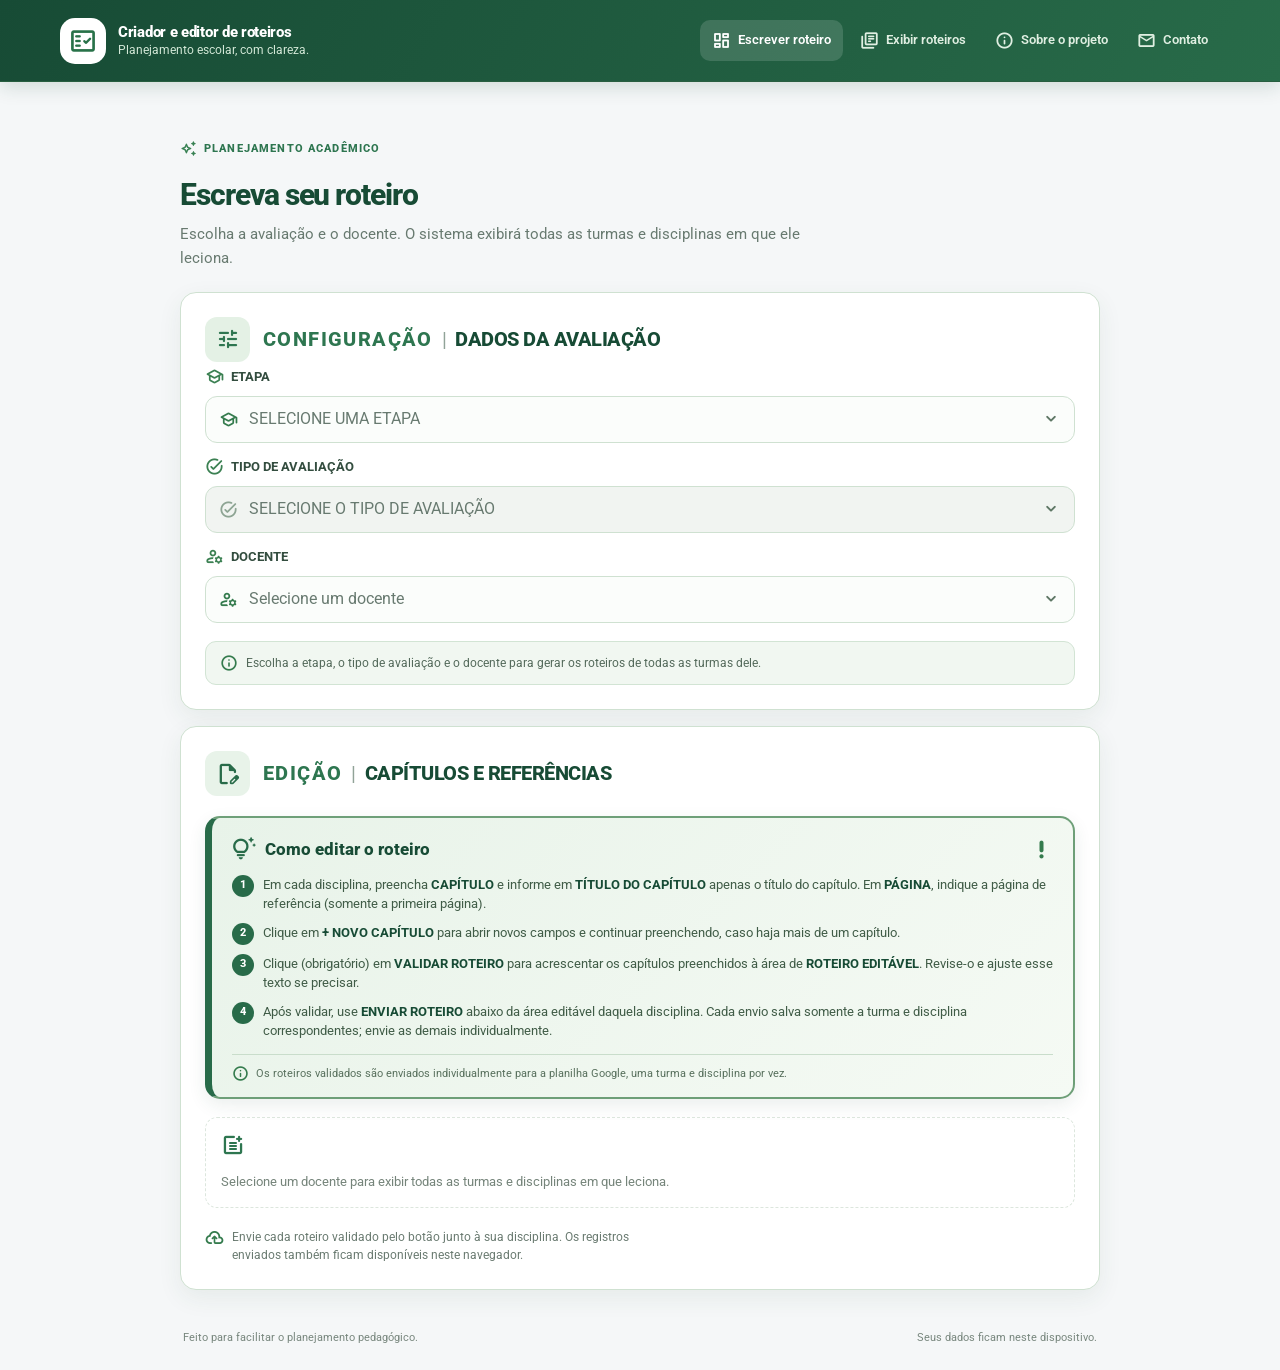
==== index.html @ bce5707d "Atualização de arquivos Atualizando arquivos e funções." ====
<!DOCTYPE html>
<html lang="pt-BR">
<head>
  <meta charset="UTF-8">
  <meta name="viewport" content="width=device-width, initial-scale=1.0">
  <meta name="theme-color" content="#f3f8f2">
  <title>Escrever roteiro | Criador e editor de roteiros</title>
  <link rel="preconnect" href="https://fonts.googleapis.com">
  <link rel="preconnect" href="https://fonts.gstatic.com" crossorigin>
  <link href="https://fonts.googleapis.com/css2?family=Roboto:wght@400;500;600;700;800&family=Material+Symbols+Rounded:opsz,wght,FILL,GRAD@20..48,500,0,0" rel="stylesheet">
  <link rel="stylesheet" href="styles.css">
  <script src="app.js" defer></script>
</head>
<body data-page="inicio">
  <header class="site-header">
    <a class="brand" href="index.html" aria-label="Página inicial do Criador e editor de roteiros">
      <span class="brand-icon material-symbols-rounded" aria-hidden="true">fact_check</span>
      <span class="brand-copy"><strong>Criador e editor de roteiros</strong><small>Planejamento escolar, com clareza.</small></span>
    </a>
    <button class="menu-toggle" type="button" aria-expanded="false" aria-controls="site-nav" aria-label="Abrir menu"><span class="material-symbols-rounded" aria-hidden="true">menu</span></button>
    <nav class="site-nav" id="site-nav" aria-label="Navegação principal">
      <a class="nav-link active" href="index.html"><span class="material-symbols-rounded" aria-hidden="true">dashboard</span> Escrever roteiro</a>
      <a class="nav-link" href="criando-roteiros.html"><span class="material-symbols-rounded" aria-hidden="true">library_books</span> Exibir roteiros</a>
      <a class="nav-link" href="sobre.html"><span class="material-symbols-rounded" aria-hidden="true">info</span> Sobre o projeto</a>
      <a class="nav-link" href="contato.html"><span class="material-symbols-rounded" aria-hidden="true">mail</span> Contato</a>
    </nav>
  </header>

  <main class="page-shell home-shell">
    <div class="home-content">
    <section class="page-intro">
      <div><span class="eyebrow"><span class="material-symbols-rounded" aria-hidden="true">auto_awesome</span> PLANEJAMENTO ACADÊMICO</span><h2>Escreva seu roteiro</h2><p>Escolha a avaliação e o docente. O sistema exibirá todas as turmas e disciplinas em que ele leciona.</p></div>
    </section>

    <form id="roteiro-form" novalidate>
      <section class="panel selection-panel" aria-labelledby="selection-title">
        <div class="section-heading"><span class="section-icon material-symbols-rounded" aria-hidden="true">tune</span><h2 class="section-title-line" id="selection-title"><span class="section-title-prefix">CONFIGURAÇÃO</span><span class="section-title-divider" aria-hidden="true">|</span><span>DADOS DA AVALIAÇÃO</span></h2></div>
        <div class="field-stack">
          <label class="field-label" for="etapa"><span class="material-symbols-rounded" aria-hidden="true">school</span> ETAPA</label>
          <select id="etapa" name="etapa" required><option value="">SELECIONE UMA ETAPA</option><option>ETAPA 1</option><option>ETAPA 2</option><option>ETAPA 3</option><option>ETAPA 4</option><option value="" disabled aria-hidden="true">────────────────────────────────────────────────────────────────────────────────────────────────────</option><option value="RECUPERAÇÃO" data-recovery="true">RECUPERAÇÃO</option></select>

          <label class="field-label" for="tipo"><span class="material-symbols-rounded" aria-hidden="true">task_alt</span> Tipo de avaliação</label>
          <select id="tipo" name="tipo" required disabled><option value="">Selecione primeiro a etapa</option></select>

          <label class="field-label" for="docente"><span class="material-symbols-rounded" aria-hidden="true">manage_accounts</span> Docente</label>
          <select id="docente" name="docente" required><option value="">Selecione um docente</option></select>
        </div>
        <div class="selection-status" id="selection-status" aria-live="polite"><span class="material-symbols-rounded" aria-hidden="true">info</span> Escolha a etapa, o tipo de avaliação e o docente para gerar os roteiros de todas as turmas dele.</div>
      </section>

      <section class="panel editor-panel" aria-labelledby="editor-title">
        <div class="section-heading"><span class="section-icon editor-icon material-symbols-rounded" aria-hidden="true">edit_document</span><h2 class="section-title-line" id="editor-title"><span class="section-title-prefix">EDIÇÃO</span><span class="section-title-divider" aria-hidden="true">|</span><span>CAPÍTULOS E REFERÊNCIAS</span></h2></div>
        <aside class="editing-guide" aria-labelledby="editing-guide-title">
          <div class="editing-guide-heading"><span class="material-symbols-rounded guide-icon" aria-hidden="true">tips_and_updates</span><h3 id="editing-guide-title">Como editar o roteiro</h3><span class="guide-attention material-symbols-rounded" aria-hidden="true">priority_high</span></div>
          <ol class="editing-guide-steps">
            <li><span class="material-symbols-rounded" aria-hidden="true">edit_note</span><span>Em cada disciplina, preencha <strong>CAPÍTULO</strong> e informe em <strong>TÍTULO DO CAPÍTULO</strong> apenas o título do capítulo. Em <strong>PÁGINA</strong>, indique a página de referência (somente a primeira página).</span></li>
            <li><span class="material-symbols-rounded" aria-hidden="true">add_circle</span><span>Clique em <strong>+ NOVO CAPÍTULO</strong> para abrir novos campos e continuar preenchendo, caso haja mais de um capítulo.</span></li>
            <li><span class="material-symbols-rounded" aria-hidden="true">playlist_add</span><span>Clique (obrigatório) em <strong>VALIDAR ROTEIRO</strong> para acrescentar os capítulos preenchidos à área de <strong>ROTEIRO EDITÁVEL</strong>. Revise-o e ajuste esse texto se precisar.</span></li>
            <li><span class="material-symbols-rounded" aria-hidden="true">task_alt</span><span>Após validar, use <strong>ENVIAR ROTEIRO</strong> abaixo da área editável daquela disciplina. Cada envio salva somente a turma e disciplina correspondentes; envie as demais individualmente.</span></li>
          </ol>
          <p class="guide-note"><span class="material-symbols-rounded" aria-hidden="true">info</span> Os roteiros validados são enviados individualmente para a planilha Google, uma turma e disciplina por vez.</p>
        </aside>
        <div id="chapter-editors" class="chapter-editors empty-state"><span class="material-symbols-rounded" aria-hidden="true">post_add</span><span>Selecione um docente para exibir todas as turmas e disciplinas em que leciona.</span></div>
        <div class="form-footer">
          <div class="privacy-note"><span class="material-symbols-rounded" aria-hidden="true">cloud_upload</span><span>Envie cada roteiro validado pelo botão junto à sua disciplina. Os registros enviados também ficam disponíveis neste navegador.</span></div>
        </div>
        <p class="error-text hidden" id="form-error" role="alert"></p>
        <div class="output-wrap hidden" id="output-wrap">
          <div class="output-heading"><div><span class="step-label">PRÉ-VISUALIZAÇÃO EDITÁVEL</span><h3>Roteiro em formato de dados</h3></div><span class="material-symbols-rounded" aria-hidden="true">data_object</span></div>
          <p class="field-hint">Você pode editar o JSON abaixo, inclusive os roteiros personalizados por disciplina. Use “Aplicar edição” para validar e atualizar o roteiro.</p>
          <label class="sr-only" for="roteiro-output">Dados organizados do roteiro</label>
          <textarea id="roteiro-output" class="json-editor" spellcheck="false" aria-describedby="json-hint"></textarea>
          <div class="output-actions"><span id="json-hint" class="field-hint" aria-live="polite">Formato JSON estruturado, pronto para integração futura.</span><button class="button button-secondary" id="apply-edit-button" type="button"><span class="material-symbols-rounded" aria-hidden="true">published_with_changes</span> Aplicar edição</button></div>
        </div>
      </section>
    </form>
    </div>
    <footer class="site-footer"><span>Feito para facilitar o planejamento pedagógico.</span><span>Seus dados ficam neste dispositivo.</span></footer>
  </main>
</body>
</html>
---- styles.css ----
/* ========================================================================== */
/* ESTILOS GERAIS E IDENTIDADE VISUAL                                         */
/* Este arquivo reúne a apresentação de todas as páginas do projeto.          */
/* ========================================================================== */

/* 1. Variáveis globais: cores, medidas e sombras compartilhadas. */
:root {
  color-scheme: light;
  --ink: #193329;
  --muted: #687a70;
  --green-900: #174b35;
  --green-800: #216342;
  --green-700: #2e7650;
  --green-100: #e6f2e7;
  --green-050: #f3f8f2;
  --orange-100: #fff0df;
  --orange-700: #a85e1e;
  --red-700: #b93838;
  --red-050: #fff0ee;
  --line: #e1eae2;
  --white: #ffffff;
  --shadow: 0 12px 32px rgba(35, 75, 52, 0.075);
  --radius-large: 22px;
  --radius-medium: 14px;
  --radius-small: 10px;
}

/* 2. Reset leve: mantém dimensões previsíveis em todos os navegadores. */
* { box-sizing: border-box; }
html { min-width: 320px; scroll-behavior: smooth; }
body {
  margin: 0;
  background: var(--green-050);
  color: var(--ink);
  font-family: "Roboto", Arial, sans-serif;
  font-size: 16px;
  line-height: 1.55;
  -webkit-font-smoothing: antialiased;
}
button, input, select, textarea { font: inherit; }
button, a, select { -webkit-tap-highlight-color: transparent; }
a { color: inherit; }
.material-symbols-rounded { font-variation-settings: "FILL" 0, "wght" 400, "GRAD" 0, "opsz" 24; vertical-align: middle; }
.hidden { display: none !important; }
.sr-only { position: absolute; width: 1px; height: 1px; padding: 0; margin: -1px; overflow: hidden; clip: rect(0, 0, 0, 0); white-space: nowrap; border: 0; }

/* 3. Cabeçalho global: marca à esquerda e navegação acessível à direita. */
.site-header {
  position: sticky;
  z-index: 20;
  top: 0;
  display: flex;
  align-items: center;
  justify-content: space-between;
  gap: 24px;
  min-height: 82px;
  padding: 12px max(24px, calc((100vw - 1160px) / 2));
  background: rgba(255, 255, 255, 0.96);
  border-bottom: 1px solid var(--line);
  backdrop-filter: blur(12px);
}
.brand { display: inline-flex; align-items: center; gap: 12px; min-width: 0; text-decoration: none; }
.brand-icon { display: grid; place-items: center; width: 46px; height: 46px; flex: 0 0 auto; border-radius: 15px; background: var(--green-800); color: var(--white); font-size: 28px; }
.brand-copy { display: grid; gap: 1px; line-height: 1.25; }
.brand-copy strong { color: var(--green-900); font-size: 15px; font-weight: 800; letter-spacing: -0.02em; }
.brand-copy small { color: var(--muted); font-size: 12px; }
.site-nav { display: flex; align-items: center; gap: 5px; }
.nav-link { display: inline-flex; align-items: center; gap: 7px; padding: 10px 12px; border-radius: 10px; color: #52675b; font-size: 13px; font-weight: 600; text-decoration: none; transition: color 160ms ease, background 160ms ease; }
.nav-link .material-symbols-rounded { font-size: 19px; }
.nav-link:hover, .nav-link.active { background: var(--green-100); color: var(--green-900); }
.menu-toggle { display: none; border: 0; background: transparent; color: var(--green-900); cursor: pointer; }

/* 4. Estrutura principal, título da página e texto de introdução. */
.page-shell { width: min(100% - 40px, 940px); margin: 0 auto; padding: 38px 0 26px; }
.page-intro { display: flex; align-items: end; justify-content: space-between; gap: 24px; margin-bottom: 25px; }
.eyebrow, .step-label { display: inline-flex; align-items: center; gap: 7px; color: var(--green-700); font-size: 11px; font-weight: 800; letter-spacing: 0.105em; }
.eyebrow .material-symbols-rounded { font-size: 17px; }
.page-intro h1 { margin: 7px 0 5px; color: var(--green-900); font-size: clamp(30px, 5vw, 42px); font-weight: 800; letter-spacing: -0.045em; line-height: 1.08; }
.page-intro p { max-width: 650px; margin: 0; color: var(--muted); font-size: 15px; }
.text-link { display: inline-flex; flex: 0 0 auto; align-items: center; gap: 6px; padding: 10px 0; color: var(--green-800); font-size: 13px; font-weight: 700; text-decoration: none; }
.text-link:hover { color: var(--green-900); text-decoration: underline; }

/* 5. Painéis: blocos brancos com hierarquia, borda e sombra discreta. */
.panel { margin-bottom: 18px; padding: 24px; border: 1px solid #e5ece5; border-radius: var(--radius-large); background: var(--white); box-shadow: var(--shadow); }
.section-heading { display: flex; align-items: center; gap: 13px; }
.section-icon { display: grid; place-items: center; width: 45px; height: 45px; flex: 0 0 auto; border-radius: 14px; background: var(--green-100); color: var(--green-800); font-size: 24px; }
.subject-icon { background: var(--orange-100); color: var(--orange-700); }
.editor-icon { background: #eaf0ed; color: var(--green-900); }
.section-heading h2 { margin: 1px 0 0; color: var(--green-900); font-size: 20px; font-weight: 800; letter-spacing: -0.025em; line-height: 1.25; }
.section-description { margin: 13px 0 18px; color: var(--muted); font-size: 13px; }

/* 6. Campos de seleção: rótulos com ícones e estados desabilitados. */
.field-stack { display: grid; gap: 9px; }
.field-label { display: flex; align-items: center; gap: 7px; margin-top: 5px; color: #334d3f; font-size: 13px; font-weight: 700; }
.field-label .material-symbols-rounded { color: var(--green-700); font-size: 19px; }
select, input:not([type="checkbox"]), .contact-form textarea {
  width: 100%; min-height: 48px; padding: 11px 13px; border: 1px solid #dce6dd; border-radius: var(--radius-small); outline: none; background: #fbfdfb; color: var(--ink); transition: border-color 160ms ease, box-shadow 160ms ease, background 160ms ease;
}
select:focus, input:focus, textarea:focus { border-color: var(--green-700); background: var(--white); box-shadow: 0 0 0 3px rgba(46, 118, 80, 0.12); }
select:disabled { cursor: not-allowed; background: #f1f4f1; color: #87948c; }
.field-hint { margin: 0; color: var(--muted); font-size: 12px; }
.field-stack .field-hint { margin-top: -6px; }
.selection-status { display: flex; align-items: flex-start; gap: 8px; margin-top: 18px; padding: 12px 14px; border: 1px solid #e2ece3; border-radius: 11px; background: #f6faf6; color: #53695a; font-size: 12px; }
.selection-status .material-symbols-rounded { flex: 0 0 auto; color: var(--green-700); font-size: 18px; }

/* 7. Disciplinas: cartões selecionáveis que também funcionam com teclado. */
.discipline-list { display: grid; grid-template-columns: repeat(2, minmax(0, 1fr)); gap: 10px; }
.discipline-option { position: relative; }
.discipline-option input { position: absolute; width: 1px; height: 1px; opacity: 0; }
.discipline-option label { display: flex; align-items: center; gap: 10px; min-height: 51px; padding: 10px 13px; border: 1px solid var(--line); border-radius: 12px; background: #fffdfa; color: #495b50; cursor: pointer; font-size: 13px; font-weight: 700; transition: border-color 150ms ease, background 150ms ease, transform 150ms ease; }
.discipline-option label:hover { border-color: #e7bd8f; transform: translateY(-1px); }
.discipline-option label .material-symbols-rounded { color: var(--orange-700); font-size: 20px; }
.discipline-option input:checked + label { border-color: #d8944f; background: var(--orange-100); color: #75451d; }
.discipline-option input:checked + label .material-symbols-rounded { font-variation-settings: "FILL" 1, "wght" 500, "GRAD" 0, "opsz" 24; }
.discipline-option input:focus-visible + label { outline: 3px solid rgba(46, 118, 80, 0.3); outline-offset: 2px; }
.empty-state { display: flex; align-items: center; gap: 9px; padding: 15px; border: 1px dashed #dce6dd; border-radius: 12px; color: #75847a; font-size: 13px; }
.empty-state > .material-symbols-rounded { color: var(--green-700); }

/* 8. Editor de capítulos: separação visual por segmento, turma e docente. */
.chapter-editors { display: grid; gap: 15px; }
.teacher-editor { overflow: hidden; border: 1px solid #e1eae2; border-radius: 15px; background: #fff; }
.teacher-editor-header { display: flex; flex-wrap: wrap; align-items: center; gap: 9px; padding: 14px 16px; border-bottom: 1px solid var(--line); background: #f8fbf8; }
.segment-label { color: #62746a; font-size: 11px; font-weight: 800; letter-spacing: 0.07em; }
.segment-divider { color: #9aaba0; font-size: 14px; }
.class-badge { display: inline-flex; padding: 5px 10px; border-radius: 6px; background: var(--green-800); color: #fff; font-size: 12px; font-weight: 800; letter-spacing: 0.04em; }
.teacher-name { flex-basis: 100%; margin-top: 2px; color: var(--green-900); font-size: 14px; font-weight: 800; letter-spacing: 0.045em; }
.subject-editor { padding: 16px; border-bottom: 1px solid #edf1ed; }
.subject-editor:last-child { border-bottom: 0; }
.subject-editor-title { display: flex; align-items: center; gap: 8px; margin: 0 0 12px; color: var(--orange-700); font-size: 13px; font-weight: 800; }
.subject-editor-title .material-symbols-rounded { font-size: 19px; }
.chapter-row { display: grid; grid-template-columns: 105px minmax(0, 1fr) 105px; align-items: start; gap: 10px; padding: 12px; border: 1px solid #e9eee9; border-radius: 12px; background: #fbfdfb; }
.chapter-row + .chapter-row { margin-top: 9px; }
.chapter-field { display: grid; gap: 5px; }
.chapter-field label { color: #62746a; font-size: 11px; font-weight: 700; }
.chapter-field input, .chapter-field textarea { min-height: 42px; padding: 9px 10px; border: 1px solid #dce6dd; border-radius: 8px; background: #fff; color: var(--ink); outline: none; }
.chapter-field input[aria-invalid="true"], .chapter-field textarea[aria-invalid="true"] { border-color: var(--red-700); background: var(--red-050); box-shadow: 0 0 0 2px rgba(185, 56, 56, 0.08); }
.chapter-field textarea { min-height: 68px; resize: vertical; }
.chapter-tools { display: flex; justify-content: space-between; align-items: center; gap: 12px; margin-top: 10px; }
.inline-button { display: inline-flex; }
.button-small { padding: 7px 10px; border: 1px solid #e2eae2; border-radius: 8px; background: white; color: var(--green-800); cursor: pointer; font-size: 12px; font-weight: 700; }
.button-small:hover { background: var(--green-100); }
.remove-chapter { border-color: #f1d6d2; color: var(--red-700); }
.remove-chapter:hover { background: var(--red-050); }

/* 9. Botões, erros e área de pré-visualização JSON. */
.form-footer { display: flex; align-items: end; justify-content: space-between; gap: 18px; margin-top: 20px; }
.privacy-note { display: flex; align-items: flex-start; gap: 8px; max-width: 470px; color: #697a70; font-size: 12px; }
.privacy-note .material-symbols-rounded { flex: 0 0 auto; color: var(--green-700); font-size: 19px; }
.button { display: inline-flex; align-items: center; justify-content: center; gap: 8px; min-height: 45px; padding: 10px 15px; border: 1px solid transparent; border-radius: 10px; cursor: pointer; font-size: 13px; font-weight: 800; text-decoration: none; transition: transform 150ms ease, background 150ms ease, box-shadow 150ms ease; }
.button:hover { transform: translateY(-1px); }
.button .material-symbols-rounded { font-size: 19px; }
.button-primary { background: var(--green-800); color: white; box-shadow: 0 5px 13px rgba(33, 99, 66, 0.15); }
.button-primary:hover { background: var(--green-900); }
.button-secondary { border-color: #d9e6dc; background: #f7faf7; color: var(--green-800); }
.button-secondary:hover { background: var(--green-100); }
.error-text { margin: 12px 0 0; padding: 10px 12px; border: 1px solid #f0c9c5; border-radius: 9px; background: var(--red-050); color: var(--red-700); font-size: 12px; font-weight: 600; }
.success-text { color: var(--green-800); font-size: 13px; font-weight: 700; }
.output-wrap { margin-top: 22px; padding: 18px; border: 1px solid #dfe9df; border-radius: 14px; background: #f8fbf8; }
.output-heading { display: flex; align-items: center; justify-content: space-between; margin-bottom: 5px; }
.output-heading h3 { margin: 3px 0; color: var(--green-900); font-size: 16px; }
.output-heading > .material-symbols-rounded { color: var(--green-700); font-size: 25px; }
.json-editor, .saved-json { display: block; width: 100%; min-height: 250px; margin-top: 10px; padding: 14px; border: 1px solid #dce6dd; border-radius: 10px; background: #17251e; color: #e6f3e9; font-family: "Roboto Mono", Consolas, monospace; font-size: 12px; line-height: 1.55; tab-size: 2; resize: vertical; }
.output-actions { display: flex; align-items: center; justify-content: space-between; gap: 12px; margin-top: 10px; }

/* 10. Componentes das páginas informativas, armazenamento e contato. */
.storage-callout { display: flex; align-items: flex-start; gap: 10px; margin: 15px 0; padding: 13px 14px; border: 1px solid #f2dfc8; border-radius: 11px; background: #fff9f0; color: #705634; font-size: 12px; }
.storage-callout > .material-symbols-rounded { flex: 0 0 auto; color: var(--orange-700); font-size: 19px; }
.storage-callout p { margin: 0; }
.saved-list { display: grid; gap: 12px; }
.saved-card { padding: 16px; border: 1px solid var(--line); border-radius: 13px; background: #fcfefc; }
.saved-card-top { display: flex; flex-wrap: wrap; align-items: center; gap: 8px; margin-bottom: 8px; }
.saved-card h3 { margin: 0; color: var(--green-900); font-size: 15px; }
.saved-card p { margin: 5px 0; color: #5c6e63; font-size: 12px; }
.saved-card .class-badge { font-size: 10px; }
.saved-card-actions { display: flex; justify-content: flex-end; margin-top: 10px; }
.saved-json { min-height: 140px; white-space: pre-wrap; overflow-wrap: anywhere; }
.about-panel > p { color: #596b60; font-size: 14px; }
.feature-grid { display: grid; grid-template-columns: repeat(3, minmax(0, 1fr)); gap: 12px; margin: 21px 0; }
.feature-card { padding: 16px; border: 1px solid var(--line); border-radius: 13px; background: #fbfdfb; }
.feature-card > .material-symbols-rounded { color: var(--green-700); font-size: 23px; }
.feature-card h3 { margin: 7px 0 4px; color: var(--green-900); font-size: 14px; }
.feature-card p { margin: 0; color: var(--muted); font-size: 12px; }
.contact-form { display: grid; gap: 10px; }
.contact-form .field-label { margin-top: 5px; }
.contact-form textarea { min-height: 130px; resize: vertical; }
.contact-form .button { justify-self: start; margin-top: 5px; }

/* 11. Rodapé consistente em todas as páginas. */
.site-footer { display: flex; justify-content: space-between; gap: 12px; padding: 15px 3px 0; color: #78877e; font-size: 11px; }

/* 12. Ajustes para tablets: cabeçalho mais compacto e cartões adaptáveis. */
@media (max-width: 760px) {
  .site-header { min-height: 72px; padding: 10px 20px; }
  .menu-toggle { display: grid; place-items: center; width: 42px; height: 42px; flex: 0 0 auto; border-radius: 10px; }
  .menu-toggle:hover { background: var(--green-100); }
  .menu-toggle .material-symbols-rounded { font-size: 25px; }
  .site-header { flex-wrap: wrap; }
  .site-nav { display: none; order: 3; width: 100%; padding: 5px 0 8px; }
  .site-nav.open { display: grid; grid-template-columns: repeat(2, minmax(0, 1fr)); }
  .nav-link { padding: 11px; }
  .page-shell { width: min(100% - 32px, 650px); padding-top: 29px; }
  .page-intro { align-items: flex-start; flex-direction: column; gap: 8px; }
  .panel { padding: 20px; }
  .feature-grid { grid-template-columns: 1fr; }
}

/* 13. Ajustes para celulares: uma coluna, botões confortáveis e sem transbordo. */
@media (max-width: 520px) {
  body { font-size: 15px; }
  .brand-icon { width: 41px; height: 41px; border-radius: 13px; font-size: 25px; }
  .brand-copy strong { max-width: 225px; font-size: 13px; }
  .brand-copy small { font-size: 11px; }
  .site-header { gap: 8px; padding-inline: 14px; }
  .site-nav.open { grid-template-columns: 1fr; }
  .page-shell { width: min(100% - 24px, 480px); padding-top: 23px; }
  .page-intro h1 { font-size: 32px; }
  .page-intro p { font-size: 13px; }
  .panel { padding: 17px; border-radius: 17px; }
  .section-heading h2 { font-size: 18px; }
  .section-icon { width: 41px; height: 41px; }
  .discipline-list { grid-template-columns: 1fr; }
  .chapter-row { grid-template-columns: minmax(0, 1fr) minmax(0, 1fr); }
  .chapter-field-content { grid-column: 1 / -1; grid-row: 1; }
  .form-footer { align-items: stretch; flex-direction: column; }
  .form-footer .button { width: 100%; }
  .output-actions { align-items: stretch; flex-direction: column; }
  .output-actions .button { width: 100%; }
  .site-footer { align-items: flex-start; flex-direction: column; gap: 4px; }
  .teacher-editor-header { gap: 7px; padding: 12px; }
}


/* 14. Padronização em maiúsculas dos campos de avaliação, capítulos e referências. */
.selection-panel .section-heading h2,
.selection-panel .field-label,
.selection-panel select,
.editor-panel .section-heading h2,
.editor-panel .field-label,
.subject-editor-title,
.chapter-field label {
  text-transform: uppercase;
}

/* Os divisores destacam a separação entre etapas regulares e recuperação. */
select option:disabled[aria-hidden="true"] {
  color: #9aa79d;
  text-align: center;
}

/* 15. Roteiro por docente: texto de cada disciplina editável logo após os capítulos. */
.discipline-script { display: block; width: 100%; min-height: 100px; margin-top: 7px; padding: 11px 12px; border: 1px solid #dce6dd; border-radius: 9px; outline: none; background: #fbfdfb; color: var(--ink); font: 13px/1.6 "Roboto", Arial, sans-serif; resize: vertical; white-space: pre-wrap; }
.discipline-script:focus { border-color: var(--green-700); background: var(--white); box-shadow: 0 0 0 3px rgba(46, 118, 80, 0.12); }
.custom-script-label { margin: 16px 0 2px; }
.script-action-row { display: flex; align-items: center; justify-content: space-between; gap: 12px; margin-top: 9px; }
.chapter-field-content input { min-height: 42px; }
@media (max-width: 520px) {
  .script-action-row { align-items: stretch; flex-direction: column; }
  .script-action-row .button-small { width: 100%; min-height: 42px; }
  .chapter-tools { align-items: stretch; flex-direction: column; }
  .chapter-tools .button-small { width: 100%; min-height: 42px; }
}

/* Títulos das seções: prefixo, separador e nome ficam alinhados ao ícone. */
.section-heading .section-title-line {
  display: flex;
  align-items: baseline;
  flex-wrap: wrap;
  gap: 0 9px;
  margin: 0;
  line-height: 1.35;
}

.section-title-prefix {
  color: var(--green-700);
  font-size: 1em;
  font-weight: 800;
  letter-spacing: 0.07em;
}

.section-title-divider {
  color: #91a398;
  font-weight: 400;
}

@media (max-width: 520px) {
  .section-heading { align-items: center; gap: 10px; }
  .section-heading .section-title-line { column-gap: 6px; font-size: 16px; }
  .section-title-prefix { font-size: 1em; }
}

/* 16. Nova identidade da página inicial inspirada na referência enviada. */
.icon-select { position: relative; z-index: 1; width: 100%; }
.icon-select.open { z-index: 40; }
.icon-select-trigger { position: relative; z-index: 1; }
.icon-select-source { position: absolute !important; width: 1px !important; height: 1px !important; min-height: 1px !important; padding: 0 !important; overflow: hidden !important; clip: rect(0, 0, 0, 0) !important; white-space: nowrap !important; border: 0 !important; opacity: 0 !important; pointer-events: none !important; }
.icon-select-trigger { display: flex; width: 100%; min-height: 46px; align-items: center; gap: 11px; padding: 10px 13px; border: 1px solid #dce6dd; border-radius: 12px; background: #fbfdfb; color: var(--ink); text-align: left; cursor: pointer; transition: border-color 150ms ease, box-shadow 150ms ease, background 150ms ease; }
.icon-select-trigger:hover, .icon-select.open .icon-select-trigger, .icon-select-trigger:focus-visible { border-color: var(--portal-orange); outline: none; box-shadow: 0 0 0 3px rgba(255, 138, 84, 0.12); }
.icon-select-trigger > .material-symbols-rounded:first-child { color: var(--portal-orange); font-size: 19px; }
.icon-select-value { min-width: 0; flex: 1; overflow: hidden; text-overflow: ellipsis; white-space: nowrap; }
.icon-select-value.placeholder { color: #687c8d; }
.icon-select-chevron { color: #65798a; font-size: 20px; transition: transform 150ms ease; }
.icon-select.open .icon-select-chevron { transform: rotate(180deg); }
.icon-select-trigger:disabled { cursor: not-allowed; background: #f1f4f1; color: #87948c; }
.icon-select-trigger:disabled > .material-symbols-rounded:first-child { color: #98a59c; }
.icon-select-menu { position: absolute; z-index: 30; top: calc(100% + 5px); right: 0; left: 0; max-height: min(310px, 55vh); overflow-y: auto; padding: 6px; border: 1px solid #e3e8ec; border-radius: 14px; background: #fff; box-shadow: 0 12px 28px rgba(32, 48, 61, 0.16); }
.icon-select-menu[hidden] { display: none; }
.icon-select-option { display: flex; width: 100%; min-height: 43px; align-items: center; gap: 11px; padding: 9px 10px; border: 0; border-radius: 9px; background: transparent; color: #203448; text-align: left; cursor: pointer; font-size: 14px; }
.icon-select-option > .material-symbols-rounded { color: var(--portal-orange); font-size: 18px; }
.icon-select-option:hover, .icon-select-option:focus-visible { outline: none; background: #fff1e8; color: #bd5725; }
.icon-select-option[aria-selected="true"] { background: #fff1e8; color: #bd5725; }
.icon-select-option:disabled { cursor: not-allowed; opacity: 0.48; }
.icon-select-separator { height: 1px; margin: 6px 4px; background: #e1e7ec; }
.icon-select-menu:has(.icon-select-option:nth-of-type(n+8)) { max-height: 360px; }

/* 16b. Nova identidade da página inicial inspirada na referência enviada. */
:root {
  --portal-navy: #294057;
  --portal-navy-light: #38546c;
  --portal-orange: #ff8a54;
  --portal-gray: #f2f4f6;
  --portal-gray-text: #66798d;
}

body:has(.home-shell) {
  background: #ffffff;
}

/* O cabeçalho e o conteúdo permanecem dentro da coluna única da aplicação. */
.home-shell {
  width: min(100% - 40px, 940px);
  max-width: 940px;
  margin: 0 auto;
  padding: 4px 0 28px;
  border-radius: 0;
  background: transparent;
}

.home-hero {
  position: relative;
  display: flex;
  min-height: 270px;
  align-items: center;
  justify-content: space-between;
  gap: 36px;
  overflow: hidden;
  padding: 36px clamp(24px, 5vw, 48px);
  border-radius: 0 0 20px 20px;
  background: linear-gradient(112deg, var(--portal-navy) 0%, var(--portal-navy-light) 100%);
  color: #fff;
}

.home-hero-content {
  position: relative;
  z-index: 1;
  max-width: 630px;
}

.home-eyebrow {
  color: #ff9a68;
  font-size: 11px;
  font-weight: 800;
  letter-spacing: 0.13em;
}

.home-hero h1 {
  margin: 10px 0 9px;
  color: #fff;
  font-size: clamp(30px, 4vw, 34px);
  font-weight: 800;
  letter-spacing: -0.025em;
  line-height: 1.15;
}

.home-hero p {
  max-width: 620px;
  margin: 0;
  color: #f1f4f7;
  font-size: 15px;
  line-height: 1.65;
}

.hero-actions {
  display: flex;
  flex-wrap: wrap;
  gap: 10px;
  margin-top: 24px;
}

.hero-chip {
  display: inline-flex;
  min-height: 36px;
  align-items: center;
  gap: 7px;
  padding: 7px 12px;
  border: 1px solid rgba(255, 255, 255, 0.18);
  border-radius: 20px;
  color: #fff;
  font-size: 12px;
  text-decoration: none;
  transition: background 150ms ease, border-color 150ms ease;
}

.hero-chip:hover {
  border-color: rgba(255, 255, 255, 0.42);
  background: rgba(255, 255, 255, 0.08);
}

.hero-chip .material-symbols-rounded {
  color: var(--portal-orange);
  font-size: 17px;
}

.hero-illustration {
  position: relative;
  display: grid;
  width: 198px;
  height: 198px;
  flex: 0 0 auto;
  place-items: center;
  border: 1px solid rgba(210, 224, 235, 0.13);
  border-radius: 50%;
  color: #71879b;
}

.hero-document-icon {
  font-size: 118px;
  font-variation-settings: "FILL" 0, "wght" 500, "GRAD" 0, "opsz" 48;
}

.hero-check-icon {
  position: absolute;
  right: 47px;
  bottom: 69px;
  border-radius: 50%;
  background: var(--portal-navy);
  color: var(--portal-orange);
  font-size: 36px;
  font-variation-settings: "FILL" 0, "wght" 500, "GRAD" 0, "opsz" 32;
}

/* A área verde clara envolve o formulário sem ultrapassar a coluna da aplicação. */
.home-content {
  width: 100%;
  margin: 0 auto;
  padding: 32px clamp(20px, 3.5vw, 32px) 24px;
  border-radius: 0 0 18px 18px;
  background: #f3f4f5;
}

.home-content .page-intro {
  margin-bottom: 18px;
}

.home-content .page-intro h2 {
  margin: 7px 0 5px;
  color: var(--portal-navy);
  font-size: clamp(23px, 3vw, 29px);
  font-weight: 800;
  letter-spacing: -0.035em;
}

.home-content .eyebrow,
.home-content .text-link {
  color: #d96e3b;
}

.home-content .panel {
  border-color: #e0e5eb;
  box-shadow: 0 9px 25px rgba(35, 53, 71, 0.055);
}

.home-content .section-icon {
  background: #e1f2e5;
  color: #23804c;
}

.home-content .field-label .material-symbols-rounded,
.home-content .discipline-option label .material-symbols-rounded {
  color: #f07842;
}

.home-content .selection-status {
  border-color: #e3e8ed;
  background: #f5f7f9;
}

.home-content .site-footer {
  padding-bottom: 0;
}

@media (max-width: 760px) {
  .home-hero {
    min-height: 245px;
    padding: 34px 28px;
  }

  .hero-illustration {
    width: 190px;
    height: 190px;
  }

  .hero-document-icon { font-size: 92px; }
  .hero-check-icon { right: 32px; bottom: 47px; }
  .home-shell { width: min(100% - 32px, 650px); }
  .home-content { width: 100%; }
}

@media (max-width: 520px) {
  .home-shell { width: min(100% - 24px, 480px); padding: 4px 0 20px; }
  .home-hero {
    min-height: 250px;
    padding: 30px 21px;
    border-radius: 0 0 19px 19px;
  }

  .home-hero-content { max-width: 100%; }
  .home-hero h1 { max-width: 300px; font-size: 29px; }
  .home-hero p { max-width: 100%; font-size: 13px; }
  .hero-actions { gap: 7px; margin-top: 18px; }
  .hero-chip { padding-inline: 9px; font-size: 11px; }
  .hero-illustration { position: absolute; right: -68px; bottom: -72px; width: 190px; height: 190px; opacity: 0.22; }
  .hero-check-icon { right: 38px; bottom: 51px; }
  .home-content { width: 100%; padding: 28px 16px 0; }
}

/* Refinamento: interface mais leve, sem banner alto nem bloco cinza destacado. */
body:has(.home-shell) {
  background: #f5f7f8;
}

.home-shell {
  width: min(100% - 48px, 920px);
  padding: 28px 0 24px;
}

.home-content {
  padding: 30px 0 8px;
  border-radius: 0;
  background: transparent;
}

.home-content .page-intro {
  align-items: center;
  margin-bottom: 22px;
}

.home-content .page-intro h2 {
  color: #263b4e;
  font-size: clamp(25px, 3vw, 30px);
}

.home-content .eyebrow,
.home-content .text-link {
  color: #536b7e;
}

.home-content .eyebrow .material-symbols-rounded {
  color: #b96d43;
}

.home-content .panel {
  margin-bottom: 16px;
  border-color: #e1e6ea;
  border-radius: 16px;
  box-shadow: 0 3px 12px rgba(37, 55, 71, 0.045);
}

.home-content .section-icon {
  border-radius: 12px;
  background: #edf2f5;
  color: #405d73;
}

.home-content .editor-icon {
  background: #f8eee8;
  color: #b96d43;
}

.home-content .field-label .material-symbols-rounded {
  color: #657f92;
}

.home-content select {
  border-color: #d8e0e5;
  border-radius: 9px;
  background: #fff;
}

.home-content select:focus {
  border-color: #6d8799;
  box-shadow: 0 0 0 3px rgba(75, 105, 127, 0.12);
}

.home-content .selection-status {
  border-color: #e3e8ec;
  background: #f7f9fa;
}

.home-content .button-primary {
  background: #31556e;
  box-shadow: 0 4px 10px rgba(49, 85, 110, 0.14);
}

.home-content .button-primary:hover {
  background: #25465d;
}

.home-content .site-footer {
  padding-top: 10px;
}

@media (max-width: 760px) {
  .home-shell { width: min(100% - 32px, 650px); padding-top: 22px; }
  .home-content { padding: 23px 0 8px; }
}

@media (max-width: 520px) {
  .home-shell { width: min(100% - 24px, 480px); padding-top: 18px; }
  .home-content { padding: 20px 0 5px; }
  .home-content .page-intro { align-items: flex-start; }
}


/* Identidade azul e ícones arredondados inspirados no projeto de referência. */
:root {
  --ink: #172033;
  --muted: #667085;
  --green-900: #173b73;
  --green-800: #2667c9;
  --green-700: #3475d3;
  --green-100: #eaf2ff;
  --green-050: #f4f7fb;
  --line: #d9e1ec;
  --orange-700: #2667c9;
  --orange-100: #eaf2ff;
  --portal-navy: #173b73;
  --portal-navy-light: #1d4d91;
  --portal-orange: #2667c9;
  --portal-gray: #f4f7fb;
  --portal-gray-text: #667085;
}

.material-symbols-rounded {
  font-variation-settings: "FILL" 0, "wght" 500, "GRAD" 0, "opsz" 24;
}
body { background: #f4f7fb; color: #172033; }
.site-header {
  color: #fff;
  border-bottom: 0;
  background: linear-gradient(120deg, #102c56, #1d4d91);
  box-shadow: 0 5px 18px rgba(16, 44, 86, .13);
}
.brand-icon { background: #fff; color: #2667c9; }
.brand-copy strong { color: #fff; }
.brand-copy small { color: #c9dcfb; }
.nav-link { color: #dce8f8; }
.nav-link:hover, .nav-link.active { background: rgba(255,255,255,.13); color: #fff; }
.menu-toggle { color: #fff; }
.menu-toggle:hover { background: rgba(255,255,255,.14); }
.panel, .teacher-editor { border-color: #d9e1ec; }
.panel { box-shadow: 0 8px 24px rgba(24,59,115,.07); }
.section-icon { background: #eaf2ff; color: #2667c9; }
.editor-icon, .subject-icon { background: #eaf2ff; color: #2667c9; }
.field-label, .chapter-field label { color: #34445d; }
.field-label .material-symbols-rounded, .home-content .field-label .material-symbols-rounded { color: #2667c9; }
.button-primary { background: #2667c9; box-shadow: 0 5px 13px rgba(38,103,201,.16); }
.button-primary:hover { background: #173b73; }
.button-secondary, .button-small { border-color: #d9e1ec; color: #173b73; }
.button-secondary:hover, .button-small:hover { background: #eaf2ff; }
.selection-status { border-color: #d9e1ec; background: #f4f7fb; }
.selection-status .material-symbols-rounded, .privacy-note .material-symbols-rounded { color: #2667c9; }
.home-shell { background: transparent; }
.home-content { background: transparent; }
.home-content .page-intro h2 { color: #173b73; }
.home-content .eyebrow, .home-content .text-link { color: #2667c9; }
.home-content .eyebrow .material-symbols-rounded { color: #2667c9; }
.home-content .panel { border-color: #d9e1ec; box-shadow: 0 8px 24px rgba(24,59,115,.07); }
.home-content .section-icon, .home-content .editor-icon { background: #eaf2ff; color: #2667c9; }
.home-content .editor-icon { background: #e8eef8; color: #173b73; }
.home-content .selection-status { border-color: #d9e1ec; background: #f4f7fb; }
.home-content .button-primary { background: #2667c9; }
.home-content .button-primary:hover { background: #173b73; }
.icon-select { isolation: isolate; }
.icon-select.open { z-index: 40; }
.icon-select-trigger { border-color: #d9e1ec; background: #fbfcfe; }
.icon-select-trigger:hover, .icon-select.open .icon-select-trigger, .icon-select-trigger:focus-visible {
  border-color: #2667c9;
  box-shadow: 0 0 0 3px rgba(38,103,201,.14);
}
.icon-select-trigger > .material-symbols-rounded:first-child,
.icon-select-option > .material-symbols-rounded { color: #2667c9; }
.icon-select-menu { border-color: #d9e1ec; box-shadow: 0 15px 35px rgba(23,59,115,.18); }
.icon-select-option:hover, .icon-select-option:focus-visible, .icon-select-option[aria-selected="true"] {
  background: #eaf2ff; color: #173b73;
}
.icon-select-option:hover > .material-symbols-rounded,
.icon-select-option:focus-visible > .material-symbols-rounded,
.icon-select-option[aria-selected="true"] > .material-symbols-rounded { color: #173b73; }
.icon-select-separator { background: #d9e1ec; }
.teacher-editor { overflow: hidden; border-radius: 13px; box-shadow: 0 4px 14px rgba(23,59,115,.045); }
.teacher-editor-header { background: #f4f7fb; border-bottom-color: #d9e1ec; }
.roster-class-icon, .teacher-icon { color: #2667c9; font-size: 19px; }
.teacher-icon { margin-left: auto; }
.teacher-name { flex-basis: auto; margin-top: 0; color: #173b73; }
.class-badge { background: #2667c9; }
.subject-editor { border-bottom-color: #e6ebf2; }
.subject-editor-title { color: #173b73; }
.subject-editor-title .material-symbols-rounded { color: #2667c9; }
.chapter-row { border-color: #d9e1ec; background: #f8fafd; }
.chapter-field label { display: flex; align-items: center; gap: 5px; }
.chapter-field label .material-symbols-rounded { color: #2667c9; font-size: 15px; }
.discipline-script { border-color: #d9e1ec; background: #fbfcfe; }
.discipline-script:focus { border-color: #2667c9; box-shadow: 0 0 0 3px rgba(38,103,201,.13); }
.saved-card { border-color: #d9e1ec; background: #fbfcfe; }
.saved-card .class-badge { background: #2667c9; }
.storage-callout { border-color: #d9e1ec; background: #f4f7fb; color: #43516a; }
.storage-callout > .material-symbols-rounded { color: #2667c9; }
@media (max-width: 760px) {
  .site-nav.open { background: #173b73; border-radius: 0 0 12px 12px; }
}
@media (max-width: 520px) {
  .teacher-icon { margin-left: 0; }
  .teacher-name { flex-basis: 100%; }
}

/* Refinamento elegante da edição: verde botânico e hierarquia de turma compacta. */
.editor-panel { margin-top: 12px; }
.editor-panel .section-icon,
.editor-panel .editor-icon { background: #e8f1e9; color: #286243; }
.editor-panel .chapter-editors { margin-top: 18px; }
.editor-panel .teacher-editor { border-color: #dce9de; box-shadow: 0 5px 16px rgba(35, 83, 52, 0.055); }
.editor-panel .teacher-editor-header {
  justify-content: space-between;
  gap: 12px 18px;
  border-bottom-color: #dce9de;
  background: linear-gradient(105deg, #f2f7f1 0%, #f8faf7 100%);
}
.class-context,
.teacher-context { display: inline-flex; align-items: center; gap: 9px; min-height: 34px; }
.class-context { min-width: 0; }
.editor-panel .roster-class-icon { color: #38704d; font-size: 20px; }
.editor-panel .segment-label { color: #52715c; font-size: 12px; letter-spacing: 0.055em; }
.editor-panel .segment-divider { color: #a7b8aa; }
.editor-panel .class-badge { min-height: 32px; align-items: center; padding: 5px 11px; border-radius: 8px; background: #315f43; color: #fff; }
.teacher-context { justify-content: flex-end; }
.editor-panel .teacher-icon { margin: 0; color: #568064; font-size: 19px; }
.editor-panel .teacher-name { flex-basis: auto; margin: 0; color: #315f43; }
.editor-panel .subject-editor { border-bottom-color: #e8efe8; }
.editor-panel .subject-editor-title { color: #315f43; }
.editor-panel .subject-editor-title .material-symbols-rounded,
.editor-panel .chapter-field label .material-symbols-rounded { color: #568064; }
.editor-panel .chapter-row { border-color: #e0eae1; background: #f7faf7; }
.editor-panel .chapter-field input { border-color: #d9e5da; background: #fff; }
.editor-panel .chapter-field input:focus,
.editor-panel .discipline-script:focus { border-color: #568064; box-shadow: 0 0 0 3px rgba(86, 128, 100, 0.13); }
.editor-panel .button-small { border-color: #d7e5d9; color: #315f43; }
.editor-panel .button-small:hover { border-color: #b9d1bd; background: #edf5ee; }
.editor-panel .discipline-script { border-color: #d9e5da; background: #f8fbf8; }
.editor-panel .button-primary { background: #315f43; box-shadow: 0 5px 14px rgba(49, 95, 67, 0.16); }
.editor-panel .button-primary:hover { background: #234a33; }
.chapter-actions { display: inline-flex; flex: 0 0 auto; gap: 8px; }
.chapter-actions .button-small { display: inline-flex; align-items: center; justify-content: center; gap: 5px; min-height: 36px; }
.chapter-actions .material-symbols-rounded { font-size: 17px; }
@media (max-width: 600px) {
  .editor-panel .teacher-editor-header { align-items: flex-start; flex-direction: column; }
  .class-context { flex-wrap: wrap; }
  .teacher-context { justify-content: flex-start; }
  .chapter-tools { align-items: flex-start; flex-direction: column; }
  .chapter-actions { width: 100%; }
  .chapter-actions .button-small { flex: 1; }
}

/* 17. Paleta botânica aplicada globalmente, substituindo a identidade azul. */
:root {
  --ink: #193329;
  --muted: #687a70;
  --green-900: #174b35;
  --green-800: #216342;
  --green-700: #2e7650;
  --green-100: #e6f2e7;
  --green-050: #f3f8f2;
  --line: #dce8dd;
  --orange-700: #387b51;
  --orange-100: #e8f3e9;
  --portal-navy: #174b35;
  --portal-navy-light: #286b49;
  --portal-orange: #3d8a58;
  --portal-gray: #f3f8f2;
  --portal-gray-text: #687a70;
}

body { background: #f3f8f2; color: #193329; }
.site-header {
  border-bottom: 1px solid #285e40;
  background: linear-gradient(120deg, #174b35, #286b49);
  box-shadow: 0 5px 18px rgba(23, 75, 53, .16);
}
.brand-icon { background: #fff; color: #287249; }
.brand-copy strong { color: #fff; }
.brand-copy small { color: #d3e8d7; }
.nav-link { color: #e0efe2; }
.nav-link:hover, .nav-link.active { background: rgba(255,255,255,.14); color: #fff; }
.menu-toggle { color: #fff; }
.menu-toggle:hover { background: rgba(255,255,255,.14); }

.panel, .teacher-editor { border-color: #cfe1d1; }
.panel { box-shadow: 0 8px 24px rgba(35, 83, 52, .075); }
.section-icon { background: #e4f1e5; color: #2e7650; }
.editor-icon, .subject-icon { background: #e8f3e9; color: #286b49; }
.field-label, .chapter-field label { color: #334d3f; }
.field-label .material-symbols-rounded, .home-content .field-label .material-symbols-rounded { color: #3b8052; }
.button-primary { background: #286b49; box-shadow: 0 5px 13px rgba(40,107,73,.18); }
.button-primary:hover { background: #174b35; }
.button-secondary, .button-small { border-color: #cfe1d1; color: #205d3c; }
.button-secondary:hover, .button-small:hover { background: #e6f2e7; }
.selection-status { border-color: #d2e4d4; background: #f1f7f1; }
.selection-status .material-symbols-rounded, .privacy-note .material-symbols-rounded { color: #347b4d; }
.home-shell, .home-content { background: transparent; }
.home-content .page-intro h2 { color: #174b35; }
.home-content .eyebrow, .home-content .text-link { color: #2e7650; }
.home-content .eyebrow .material-symbols-rounded { color: #398254; }
.home-content .panel { border-color: #cfe1d1; box-shadow: 0 8px 24px rgba(35, 83, 52, .075); }
.home-content .section-icon, .home-content .editor-icon { background: #e4f1e5; color: #2e7650; }
.home-content .editor-icon { background: #e8f3e9; color: #286b49; }
.home-content .selection-status { border-color: #d2e4d4; background: #f1f7f1; }
.home-content .button-primary { background: #286b49; }
.home-content .button-primary:hover { background: #174b35; }
.icon-select { isolation: isolate; }
.icon-select-trigger { border-color: #cfe1d1; background: #fbfdfb; }
.icon-select-trigger:hover, .icon-select.open .icon-select-trigger, .icon-select-trigger:focus-visible {
  border-color: #3d8a58;
  box-shadow: 0 0 0 3px rgba(61,138,88,.15);
}
.icon-select-trigger > .material-symbols-rounded:first-child,
.icon-select-option > .material-symbols-rounded { color: #347b4d; }
.icon-select-menu { border-color: #cfe1d1; box-shadow: 0 15px 35px rgba(23,75,53,.17); }
.icon-select-option:hover, .icon-select-option:focus-visible, .icon-select-option[aria-selected="true"] {
  background: #e6f2e7; color: #174b35;
}
.icon-select-option:hover > .material-symbols-rounded,
.icon-select-option:focus-visible > .material-symbols-rounded,
.icon-select-option[aria-selected="true"] > .material-symbols-rounded { color: #174b35; }
.icon-select-separator { background: #d5e5d7; }

/* Cabeçalho intenso e corpo verde-claro para cada roteiro de turma. */
.editor-panel .teacher-editor {
  overflow: hidden;
  border: 2px solid #76a982;
  border-radius: 15px;
  background: #f3f8f2;
  box-shadow: 0 5px 16px rgba(35, 83, 52, .09);
}
.editor-panel .teacher-editor-header {
  justify-content: space-between;
  gap: 12px 18px;
  border-bottom: 2px solid #5f946b;
  background: linear-gradient(105deg, #286b49 0%, #347b51 100%);
  color: #fff;
}
.editor-panel .roster-class-icon,
.editor-panel .teacher-icon { color: #e2f2e4; font-size: 20px; }
.class-context, .teacher-context { display: inline-flex; align-items: center; gap: 9px; min-height: 34px; }
.class-context { min-width: 0; }
.editor-panel .segment-label { color: #e3f0e4; font-size: 12px; letter-spacing: .055em; }
.editor-panel .segment-divider { color: #b9d8be; }
.editor-panel .class-badge {
  min-height: 32px;
  align-items: center;
  padding: 5px 11px;
  border: 1px solid rgba(255,255,255,.5);
  border-radius: 8px;
  background: #e7f2e8;
  color: #174b35;
}
.teacher-context { justify-content: flex-end; }
.editor-panel .teacher-name { flex-basis: auto; margin: 0; color: #fff; }
.editor-panel .subject-editor { border-bottom: 1px solid #c9ddcb; background: #f3f8f2; }
.editor-panel .subject-editor:last-child { border-bottom: 0; }
.editor-panel .subject-editor-title { color: #205d3c; }
.editor-panel .subject-editor-title .material-symbols-rounded,
.editor-panel .chapter-field label .material-symbols-rounded { color: #398254; }
.editor-panel .chapter-row { border: 1px solid #a8c9ad; background: #e8f3e9; }
.editor-panel .chapter-field input,
.editor-panel .discipline-script { border-color: #a8c9ad; background: #fbfdfb; }
.editor-panel .chapter-field input:focus,
.editor-panel .discipline-script:focus { border-color: #347b4d; box-shadow: 0 0 0 3px rgba(52,123,77,.14); }
.editor-panel .button-small { border-color: #a8c9ad; background: #fff; color: #205d3c; }
.editor-panel .button-small:hover { border-color: #79a984; background: #e3f0e4; }
.editor-panel .button-primary { background: #286b49; box-shadow: 0 5px 14px rgba(40,107,73,.18); }
.editor-panel .button-primary:hover { background: #174b35; }

/* Cartões e páginas de apoio também acompanham a paleta verde. */
.teacher-editor { border-color: #cfe1d1; }
.teacher-editor-header { background: #e8f3e9; border-bottom-color: #cfe1d1; }
.roster-class-icon, .teacher-icon { color: #347b4d; }
.teacher-name, .subject-editor-title { color: #205d3c; }
.subject-editor { border-bottom-color: #dce8dd; }
.chapter-row { border-color: #cfe1d1; background: #f3f8f2; }
.chapter-field label .material-symbols-rounded { color: #347b4d; }
.discipline-script, .saved-card { border-color: #cfe1d1; background: #fbfdfb; }
.discipline-script:focus { border-color: #347b4d; box-shadow: 0 0 0 3px rgba(52,123,77,.14); }
.saved-card .class-badge { background: #286b49; color: #fff; }
.storage-callout { border-color: #cfe1d1; background: #eef6ee; color: #435c49; }
.storage-callout > .material-symbols-rounded { color: #347b4d; }
.feature-card { border-color: #dce8dd; background: #fbfdfb; }
.feature-card > .material-symbols-rounded { color: #347b4d; }
@media (max-width: 760px) {
  .site-nav.open { background: #174b35; border-radius: 0 0 12px 12px; }
}
@media (max-width: 600px) {
  .editor-panel .teacher-editor-header { align-items: flex-start; flex-direction: column; }
  .class-context { flex-wrap: wrap; }
  .teacher-context { justify-content: flex-start; }
}

/* Guia de edição com orientação visual antes dos campos de turma. */
.editing-guide {
  margin: 20px 0 18px;
  padding: 18px 20px 15px;
  border: 2px solid #6e9f78;
  border-left: 7px solid #286b49;
  border-radius: 15px;
  background: linear-gradient(135deg, #e8f3e9 0%, #f5faf4 100%);
  box-shadow: 0 6px 18px rgba(35, 83, 52, .09);
}
.editing-guide-heading { display: flex; align-items: center; gap: 9px; margin-bottom: 12px; color: #174b35; }
.editing-guide-heading h3 { margin: 0; color: #174b35; font-size: 17px; font-weight: 800; }
.editing-guide-heading .guide-icon { color: #286b49; font-size: 24px; }
.editing-guide-heading .guide-attention { margin-left: auto; color: #347b4d; font-size: 23px; }
.editing-guide-steps { display: grid; gap: 9px; margin: 0; padding: 0; list-style: none; counter-reset: guide-step; }
.editing-guide-steps li { display: grid; grid-template-columns: 23px minmax(0, 1fr); align-items: start; gap: 8px; color: #405c47; font-size: 13px; line-height: 1.5; counter-increment: guide-step; }
.editing-guide-steps li::before { content: counter(guide-step); grid-column: 1; grid-row: 1; display: grid; width: 22px; height: 22px; place-items: center; border-radius: 50%; background: #286b49; color: #fff; font-size: 11px; font-weight: 800; }
.editing-guide-steps li .material-symbols-rounded { display: none; }
.editing-guide-steps li > span:last-child { grid-column: 2; grid-row: 1; }
.editing-guide-steps strong { color: #174b35; }
.guide-note { display: flex; align-items: flex-start; gap: 7px; margin: 13px 0 0; padding-top: 10px; border-top: 1px solid #c9ddcb; color: #58705d; font-size: 11px; }
.guide-note .material-symbols-rounded { flex: 0 0 auto; color: #347b4d; font-size: 17px; }
@media (max-width: 520px) {
  .editing-guide { margin: 17px 0; padding: 15px 13px 13px; }
  .editing-guide-heading h3 { font-size: 16px; }
  .editing-guide-steps li { font-size: 12px; }
}

/* Botão de validação com alto contraste para destacar a ação principal. */
.editor-panel .validate-script-button {
  border-color: #000;
  background: #000;
  color: #fff;
}
.editor-panel .validate-script-button:hover {
  border-color: #222;
  background: #222;
  color: #fff;
}
.editor-panel .validate-script-button:focus-visible {
  outline: 3px solid rgba(0, 0, 0, .28);
  outline-offset: 2px;
}

/* Ajustes finais para remover tons azulados remanescentes nos controles. */
.icon-select-value.placeholder { color: #687a70; }
.icon-select-chevron { color: #5e7765; }
.icon-select-option { color: #294334; }
.icon-select-menu { border-color: #cfe1d1; background: #fff; }
.icon-select-trigger:disabled > .material-symbols-rounded:first-child { color: #8da493; }
.discipline-option label { border-color: #dce8dd; background: #fbfdfb; color: #405c47; }
.discipline-option label:hover { border-color: #a8c9ad; }
.discipline-option label .material-symbols-rounded { color: #347b4d; }
.discipline-option input:checked + label { border-color: #76a982; background: #e8f3e9; color: #205d3c; }
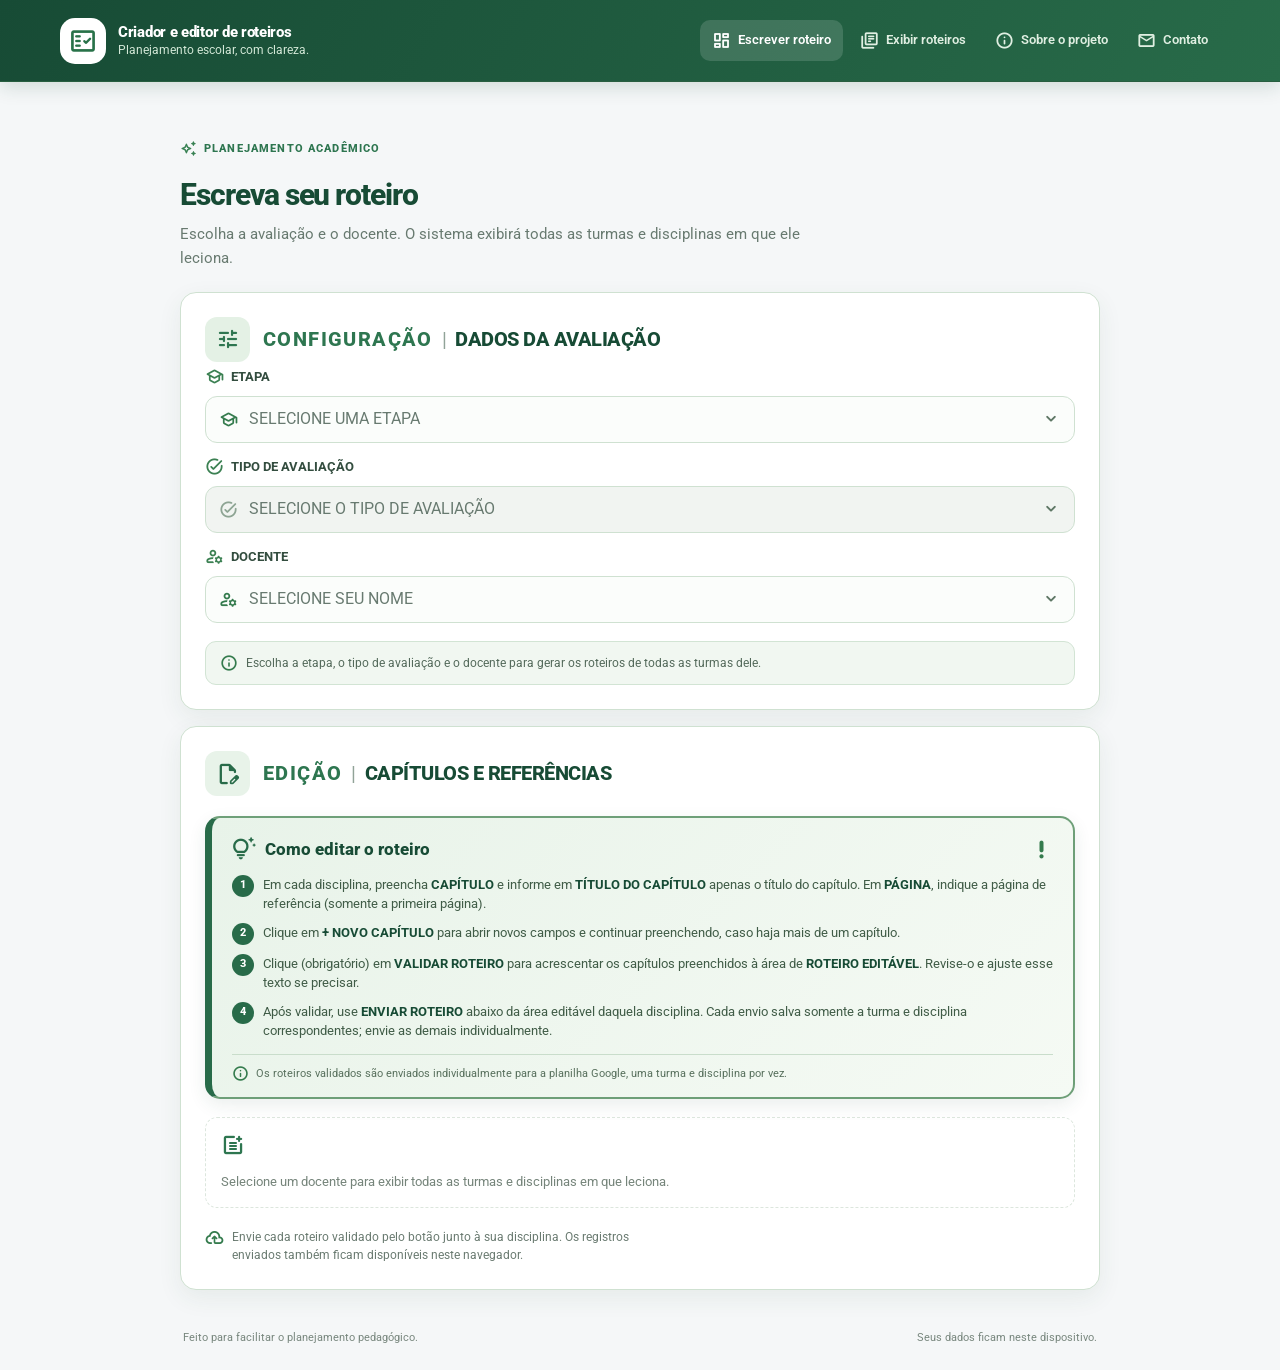
==== commit be153569: "Update index.html" ====
--- a/index.html
+++ b/index.html
@@ -43,7 +43,7 @@
           <select id="tipo" name="tipo" required disabled><option value="">Selecione primeiro a etapa</option></select>
 
           <label class="field-label" for="docente"><span class="material-symbols-rounded" aria-hidden="true">manage_accounts</span> Docente</label>
-          <select id="docente" name="docente" required><option value="">Selecione um docente</option></select>
+          <select id="docente" name="docente" required><option value="">SELECIONE SEU NOME</option></select>
         </div>
         <div class="selection-status" id="selection-status" aria-live="polite"><span class="material-symbols-rounded" aria-hidden="true">info</span> Escolha a etapa, o tipo de avaliação e o docente para gerar os roteiros de todas as turmas dele.</div>
       </section>
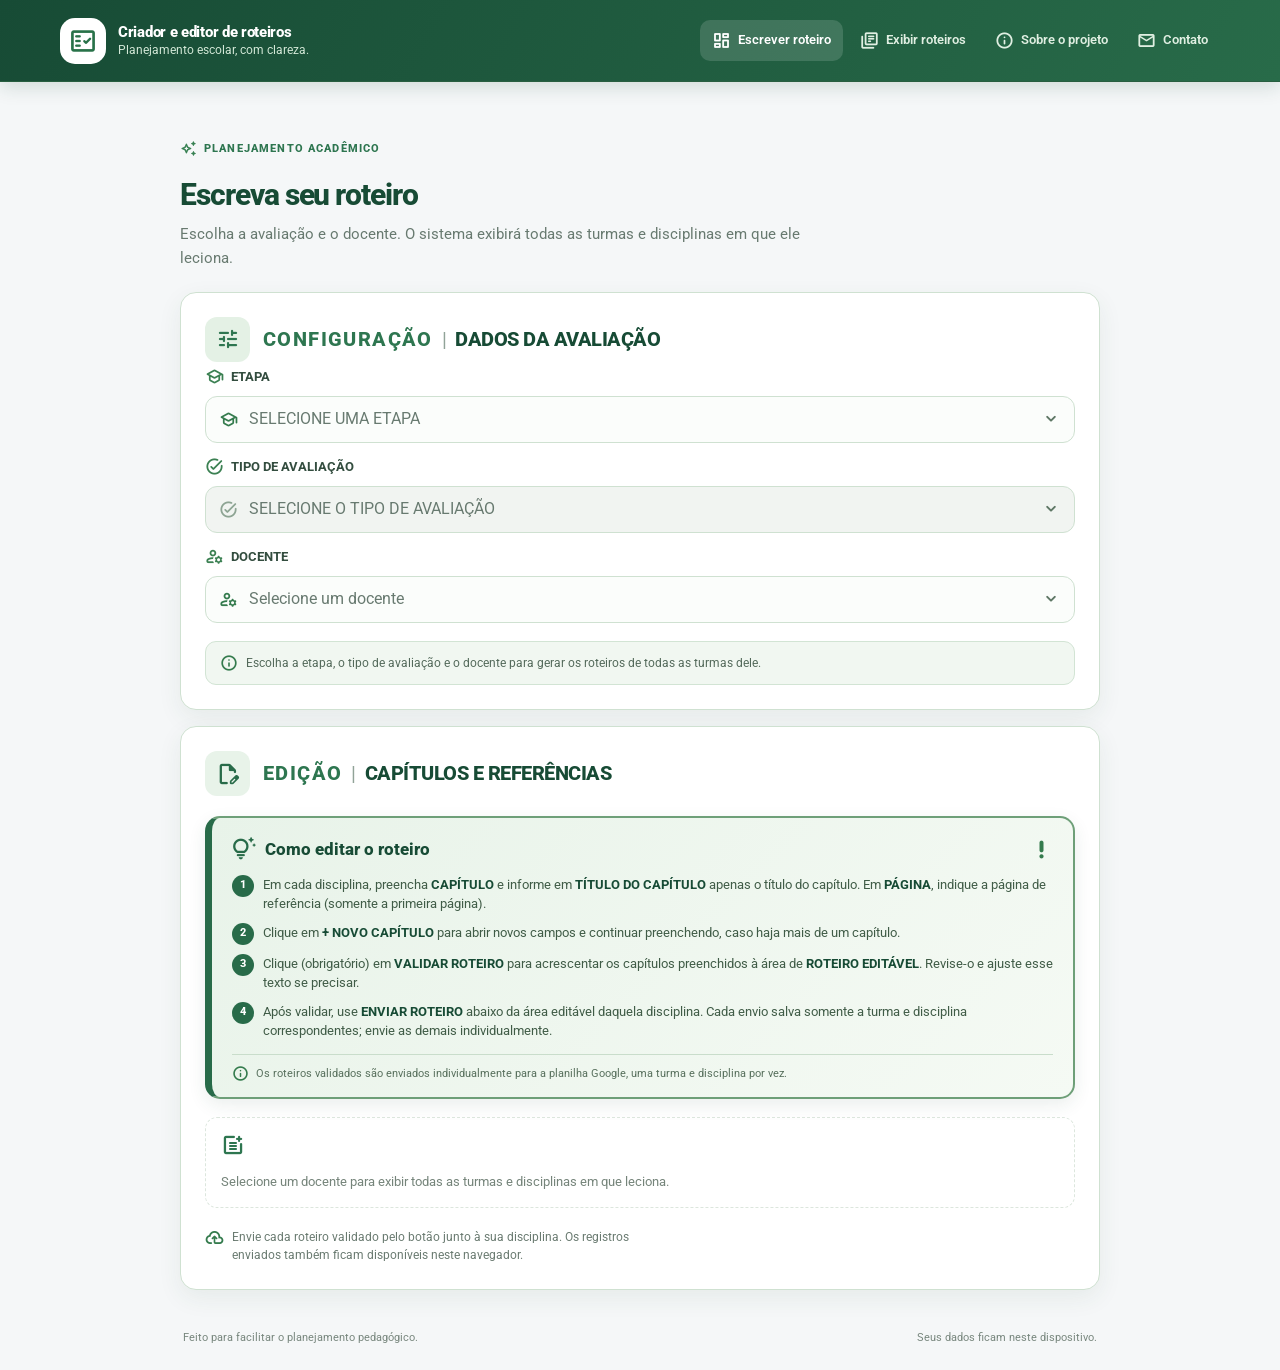
==== commit ce019512: "Novas funções e atualizações Novas atualizações." ====
--- a/index.html
+++ b/index.html
@@ -43,7 +43,7 @@
           <select id="tipo" name="tipo" required disabled><option value="">Selecione primeiro a etapa</option></select>
 
           <label class="field-label" for="docente"><span class="material-symbols-rounded" aria-hidden="true">manage_accounts</span> Docente</label>
-          <select id="docente" name="docente" required><option value="">SELECIONE SEU NOME</option></select>
+          <select id="docente" name="docente" required><option value="">Selecione um docente</option></select>
         </div>
         <div class="selection-status" id="selection-status" aria-live="polite"><span class="material-symbols-rounded" aria-hidden="true">info</span> Escolha a etapa, o tipo de avaliação e o docente para gerar os roteiros de todas as turmas dele.</div>
       </section>
--- a/styles.css
+++ b/styles.css
@@ -967,3 +967,263 @@
 .discipline-option label:hover { border-color: #a8c9ad; }
 .discipline-option label .material-symbols-rounded { color: #347b4d; }
 .discipline-option input:checked + label { border-color: #76a982; background: #e8f3e9; color: #205d3c; }
+
+/* Tela Exibir roteiros: filtros e tabela consultados na planilha Google. */
+.roster-shell { width: min(100% - 48px, 920px); }
+.roster-shell .page-intro { align-items: center; }
+.sheet-search-panel, .sheet-results-panel { border-color: #cfe1d1; }
+.sheet-search-form { display: grid; grid-template-columns: minmax(0, 1fr) minmax(0, 1fr) auto; align-items: end; gap: 14px; margin-top: 18px; }
+.sheet-filter { display: grid; gap: 7px; }
+.sheet-filter .field-label { margin: 0; }
+.sheet-search-button { min-height: 48px; white-space: nowrap; }
+.sheet-search-button:disabled { cursor: wait; opacity: .72; }
+.sheet-search-button[aria-busy="true"] .material-symbols-rounded { animation: sheet-search-spin 1s linear infinite; }
+.sheet-search-status { display: flex; align-items: flex-start; gap: 8px; margin: 16px 0 0; padding: 12px 14px; border: 1px solid #dce8dd; border-radius: 11px; background: #f4f8f4; color: #526a58; font-size: 12px; }
+.sheet-search-status .material-symbols-rounded { flex: 0 0 auto; color: #347b4d; font-size: 18px; }
+.sheet-search-status.is-loading { border-color: #d4e4d6; background: #f1f7f1; }
+.sheet-search-status.is-loading .material-symbols-rounded { animation: sheet-search-spin 1s linear infinite; }
+.sheet-search-status.is-success { border-color: #c8e2cd; background: #eff8f0; color: #285f37; }
+.sheet-search-status.is-error { border-color: #efcfca; background: #fff4f2; color: #9d3934; }
+.sheet-search-status.is-error .material-symbols-rounded { color: #b93838; }
+.sheet-results-panel .section-heading { margin-bottom: 16px; }
+.sheet-results-panel .results-icon { background: #e7f2e8; color: #286b49; }
+.sheet-result-count { margin-left: auto; padding: 6px 10px; border: 1px solid #d6e7d8; border-radius: 999px; background: #f1f7f1; color: #315f43; font-size: 11px; font-weight: 800; white-space: nowrap; }
+.sheet-table-wrap { overflow-x: auto; border: 1px solid #d8e6da; border-radius: 14px; }
+.sheet-content-table { width: 100%; border-collapse: separate; border-spacing: 0; background: #fff; }
+.sheet-content-table th, .sheet-content-table td { padding: 16px 18px; border-bottom: 1px solid #e5eee6; text-align: left; vertical-align: top; }
+.sheet-content-table thead th { background: #edf5ee; color: #315f43; font-size: 11px; font-weight: 800; letter-spacing: .08em; text-transform: uppercase; }
+.sheet-content-table thead th:first-child { width: 25%; }
+.sheet-content-table tbody tr:last-child th, .sheet-content-table tbody tr:last-child td { border-bottom: 0; }
+.sheet-content-table tbody tr:nth-child(even) { background: #fbfdfb; }
+.sheet-content-table tbody th { min-width: 185px; color: #204d31; font-size: 14px; font-weight: 800; }
+.sheet-subject-name { display: inline-flex; align-items: flex-start; gap: 9px; }
+.sheet-subject-name .material-symbols-rounded { flex: 0 0 auto; color: #347b4d; font-size: 20px; }
+.sheet-content-entry + .sheet-content-entry { margin-top: 14px; padding-top: 13px; border-top: 1px dashed #d6e5d8; }
+.sheet-not-found { display: inline-flex; align-items: center; gap: 6px; padding: 5px 10px; border: 1px solid #a92f32; border-radius: 8px; background: linear-gradient(135deg, #b93838, #982f35); color: #fff; font-size: 11px; font-weight: 800; line-height: 1.3; box-shadow: 0 2px 6px rgba(142, 40, 45, .14); }
+.sheet-not-found .material-symbols-rounded { font-size: 15px; }
+.sheet-content-meta { margin-bottom: 7px; color: #718274; font-size: 10px; font-weight: 700; }
+.sheet-content-text { color: #344b3a; font-size: 13px; line-height: 1.75; white-space: normal; overflow-wrap: anywhere; }
+.sheet-empty-state { margin-top: 4px; padding: 22px; }
+@keyframes sheet-search-spin { to { transform: rotate(360deg); } }
+@media (max-width: 720px) {
+  .roster-shell { width: min(100% - 32px, 650px); }
+  .sheet-search-form { grid-template-columns: 1fr 1fr; }
+  .sheet-search-button { grid-column: 1 / -1; }
+  .sheet-content-table thead th:first-child { width: auto; }
+}
+@media (max-width: 520px) {
+  .roster-shell { width: min(100% - 24px, 480px); }
+  .sheet-search-form { grid-template-columns: 1fr; gap: 12px; }
+  .sheet-search-button { grid-column: auto; width: 100%; }
+  .sheet-results-panel .section-heading { align-items: flex-start; flex-wrap: wrap; }
+  .sheet-result-count { margin-left: auto; }
+  .sheet-table-wrap { overflow: visible; border: 0; }
+  .sheet-content-table, .sheet-content-table tbody, .sheet-content-table tr, .sheet-content-table th, .sheet-content-table td { display: block; width: 100%; }
+  .sheet-content-table thead { position: absolute; width: 1px; height: 1px; padding: 0; margin: -1px; overflow: hidden; clip: rect(0,0,0,0); white-space: nowrap; border: 0; }
+  .sheet-content-table tbody tr { margin-bottom: 12px; overflow: hidden; border: 1px solid #d8e6da; border-radius: 13px; background: #fff; box-shadow: 0 3px 10px rgba(35,83,52,.04); }
+  .sheet-content-table tbody tr:nth-child(even) { background: #fff; }
+  .sheet-content-table tbody th { min-width: 0; padding: 12px 14px; border-bottom: 1px solid #dce8dd; background: #edf5ee; }
+  .sheet-content-table tbody td { padding: 13px 14px; border-bottom: 0; }
+  .sheet-content-entry + .sheet-content-entry { margin-top: 12px; padding-top: 11px; }
+}
+
+/* Consulta por etapa: controles empilhados e leitura pronta para impressão. */
+body[data-page="roteiros"] .sheet-search-form {
+  grid-template-columns: minmax(0, 1fr);
+  align-items: stretch;
+  gap: 13px;
+  width: 100%;
+  max-width: none;
+}
+body[data-page="roteiros"] .sheet-filter .field-label {
+  color: #193329;
+  font-size: 12px;
+  font-weight: 800;
+  letter-spacing: .045em;
+}
+body[data-page="roteiros"] .sheet-filter .field-label .material-symbols-rounded {
+  color: #ff8a54;
+}
+body[data-page="roteiros"] .sheet-search-button { justify-self: start; min-width: 210px; }
+.sheet-results-heading { min-width: 0; }
+.sheet-results-heading h2 { font-size: clamp(20px, 3vw, 26px); letter-spacing: -.02em; }
+.sheet-results-context { margin: 6px 0 0; color: #53695a; font-size: 12px; font-weight: 700; }
+.sheet-results-actions { display: flex; justify-content: flex-end; margin: -2px 0 14px; }
+.sheet-results-actions .button { background: #174b35; }
+.sheet-subject-cell { display: grid; justify-items: start; gap: 9px; }
+.sheet-content-table tbody th { font-size: 18px; }
+.sheet-subject-name { align-items: center; gap: 10px; font-size: clamp(17px, 2vw, 21px); line-height: 1.25; }
+.sheet-subject-name .material-symbols-rounded { color: #ff8a54; font-size: 23px; }
+.sheet-subject-teachers { display: grid; gap: 4px; padding-left: 33px; }
+.sheet-teacher-name { display: inline-flex; align-items: center; gap: 5px; color: #637369; font-size: 11px; font-weight: 700; }
+.sheet-teacher-name .material-symbols-rounded { color: #718274; font-size: 15px; }
+@media (max-width: 720px) {
+  body[data-page="roteiros"] .sheet-search-form { grid-template-columns: minmax(0, 1fr); }
+  body[data-page="roteiros"] .sheet-search-button { grid-column: auto; }
+}
+@media (max-width: 520px) {
+  body[data-page="roteiros"] .sheet-search-form { grid-template-columns: minmax(0, 1fr); }
+  body[data-page="roteiros"] .sheet-search-button { width: 100%; }
+  .sheet-results-actions .button { width: 100%; }
+  .sheet-subject-cell { gap: 6px; }
+  .sheet-subject-teachers { padding-left: 30px; }
+  .sheet-content-table tbody th .sheet-subject-name { font-size: 18px; }
+}
+
+@page { size: A4 portrait; margin: 8mm 9mm 8mm; }
+@media print {
+  html, body { min-width: 0; background: #fff !important; color: #193329 !important; }
+  body[data-page="roteiros"] { -webkit-print-color-adjust: exact; print-color-adjust: exact; }
+  body[data-page="roteiros"] .site-header,
+  body[data-page="roteiros"] .page-intro,
+  body[data-page="roteiros"] .roster-search-panel,
+  body[data-page="roteiros"] .site-footer,
+  body[data-page="roteiros"] .sheet-results-actions,
+  body[data-page="roteiros"] .sheet-result-count { display: none !important; }
+  body[data-page="roteiros"] .roster-shell { position: relative; isolation: isolate; width: 100%; max-width: none; min-height: 0; margin: 0; padding: 5mm 5mm 4mm; overflow: visible; background: #fff; }
+  body[data-page="roteiros"] .roster-shell::before,
+  body[data-page="roteiros"] .roster-shell::after { position: fixed; z-index: -1; display: block; content: ""; pointer-events: none; }
+  body[data-page="roteiros"] .roster-shell::before { inset: 3mm; border: 1px solid #dedfdd; border-radius: 2mm; background: radial-gradient(ellipse at 0% 0%, rgba(105,110,105,.10) 0 1px, transparent 1.4px) 0 0/8mm 8mm, radial-gradient(ellipse at 100% 100%, rgba(105,110,105,.08) 0 1px, transparent 1.4px) 0 0/9mm 9mm; }
+  body[data-page="roteiros"] .roster-shell::after { top: 0; right: 0; bottom: 0; width: 14mm; background: linear-gradient(135deg, transparent 15%, rgba(90,96,91,.05) 15.4% 16%, transparent 16.4% 31%, rgba(90,96,91,.07) 31.4% 32%, transparent 32.4% 49%, rgba(90,96,91,.05) 49.4% 50%, transparent 50.4%); }
+  body[data-page="roteiros"] .sheet-results-panel,
+  body[data-page="roteiros"] .sheet-results-panel.hidden { position: relative; z-index: 1; display: block !important; margin: 0; padding: 0; border: 0; border-radius: 0; background: transparent; box-shadow: none; }
+  body[data-page="roteiros"] .sheet-results-panel > .section-heading { margin: 0 0 3mm; padding: 0 0 2mm; border-bottom: 1.5px solid #286b49; }
+  body[data-page="roteiros"] .sheet-results-panel .section-icon { display: none; }
+  body[data-page="roteiros"] .sheet-results-heading .step-label { color: #286b49; font-size: 9pt; letter-spacing: .14em; }
+  body[data-page="roteiros"] .sheet-results-heading h2 { margin: 1mm 0; color: #174b35; font-size: 17pt; line-height: 1.08; }
+  body[data-page="roteiros"] .sheet-results-context { margin-top: 1mm; color: #53695a; font-size: 9pt; }
+  body[data-page="roteiros"] .sheet-table-wrap { overflow: visible; border: 0; border-radius: 0; }
+  body[data-page="roteiros"] .sheet-content-table { display: table; width: 100%; table-layout: fixed; border-collapse: separate; border-spacing: 0 1.2mm; background: transparent; }
+  body[data-page="roteiros"] .sheet-content-table thead { position: static; display: table-header-group; width: auto; height: auto; margin: 0; overflow: visible; clip: auto; white-space: normal; }
+  body[data-page="roteiros"] .sheet-content-table tbody { display: table-row-group; width: auto; }
+  body[data-page="roteiros"] .sheet-content-table tbody tr { display: table-row; width: auto; }
+  body[data-page="roteiros"] .sheet-content-table thead th { padding: 1.6mm 3mm; border: 0; background: #e8f3e9 !important; color: #205d3c; font-size: 8pt; letter-spacing: .08em; }
+  body[data-page="roteiros"] .sheet-content-table thead th:first-child { width: 36%; border-radius: 2mm 0 0 2mm; }
+  body[data-page="roteiros"] .sheet-content-table thead th:last-child { width: 64%; border-radius: 0 2mm 2mm 0; }
+  body[data-page="roteiros"] .sheet-content-table tbody tr { break-inside: avoid; page-break-inside: avoid; }
+  body[data-page="roteiros"] .sheet-content-table tbody th,
+  body[data-page="roteiros"] .sheet-content-table tbody td { display: table-cell; background: #f8fbf8 !important; box-shadow: none; }
+  body[data-page="roteiros"] .sheet-content-table tbody th { width: 36%; min-width: 0; padding: 2mm 3mm; border: 1px solid #d4e4d6; border-right: 0; border-radius: 2mm 0 0 2mm; color: #205d3c; text-align: left; vertical-align: top; }
+  body[data-page="roteiros"] .sheet-content-table tbody td { width: 64%; padding: 2mm 3mm; border: 1px solid #d4e4d6; border-radius: 0 2mm 2mm 0; color: #344b3a; text-align: left; vertical-align: top; }
+  body[data-page="roteiros"] .sheet-content-table tbody tr:nth-child(even) th,
+  body[data-page="roteiros"] .sheet-content-table tbody tr:nth-child(even) td { background: #f1f7f1 !important; }
+  body[data-page="roteiros"] .sheet-subject-cell { justify-items: start; gap: .5mm; }
+  body[data-page="roteiros"] .sheet-subject-name { align-items: flex-start; gap: 1.2mm; color: #174b35; font-size: 11pt; line-height: 1.1; }
+  body[data-page="roteiros"] .sheet-subject-name .material-symbols-rounded { color: #398254; font-size: 12pt; }
+  body[data-page="roteiros"] .sheet-subject-teachers { gap: 0; padding-left: 0; margin-top: -.2mm; }
+  body[data-page="roteiros"] .sheet-teacher-name { color: #5e6d62; font-size: 8pt; font-weight: 600; line-height: 1.15; }
+  body[data-page="roteiros"] .sheet-content-entry + .sheet-content-entry { margin-top: 1mm; padding-top: 1mm; border-top: 1px dashed #b8ccb9; }
+  body[data-page="roteiros"] .sheet-content-meta { margin-bottom: .5mm; color: #687a70; font-size: 7pt; }
+  body[data-page="roteiros"] .sheet-content-text { color: #263d2d; font-size: 9pt; line-height: 1.25; overflow-wrap: anywhere; }
+  body[data-page="roteiros"] .sheet-not-found { padding: 1mm 2mm; border-color: #a92f32; background: #b93838 !important; color: #fff; font-size: 8pt; line-height: 1.15; }
+  body[data-page="roteiros"] .sheet-not-found .material-symbols-rounded { display: none; }
+  body[data-page="roteiros"] .sheet-empty-state { border: 1px solid #d4e4d6; background: #f8fbf8 !important; color: #344b3a; }
+}
+
+/* Planejador de provas: calendário por dia e quadro semanal equivalente à referência. */
+.exam-schedule-editor { margin-top: 22px; padding-top: 19px; border-top: 1px solid #d8e6da; }
+.exam-schedule-heading { display: flex; align-items: flex-start; gap: 11px; margin-bottom: 17px; }
+.exam-schedule-heading > .material-symbols-rounded { color: #ff8a54; font-size: 25px; }
+.exam-schedule-heading h3 { margin: 2px 0 3px; color: #174b35; font-size: 18px; }
+.exam-schedule-heading p { margin: 0; color: #687a70; font-size: 12px; }
+.exam-schedule-days { display: grid; grid-template-columns: repeat(5, minmax(0, 1fr)); gap: 10px; }
+.exam-day-card { min-width: 0; margin: 0; padding: 11px; border: 1px solid #cfe1d1; border-radius: 12px; background: #fbfdfb; }
+.exam-day-card legend { padding: 0 5px; color: #205d3c; font-size: 11px; font-weight: 800; }
+.exam-day-card legend .material-symbols-rounded { color: #ff8a54; font-size: 16px; vertical-align: -3px; }
+.exam-schedule-label { display: block; margin: 9px 0 4px; color: #42594a; font-size: 9px; font-weight: 800; letter-spacing: .035em; }
+.exam-day-card select, .exam-day-card input[type="date"] { width: 100%; min-height: 36px; padding: 6px 7px; border: 1px solid #bfd3c1; border-radius: 7px; background: #fff; color: #193329; font-size: 10px; }
+.exam-subject-options { display: grid; gap: 5px; max-height: 165px; overflow: auto; margin-top: 5px; }
+.exam-subject-option { display: flex; align-items: flex-start; gap: 6px; color: #344b3a; font-size: 10px; line-height: 1.25; cursor: pointer; }
+.exam-subject-option input { flex: 0 0 auto; width: 13px; height: 13px; margin: 0; accent-color: #216342; }
+.exam-schedule-empty { color: #687a70; font-size: 10px; }
+.exam-schedule-hint { margin: 12px 0 0; color: #687a70; font-size: 11px; }
+.exam-schedule-preview { margin-top: 22px; padding-top: 17px; border-top: 1px solid #d8e6da; }
+.exam-schedule-preview h3 { display: flex; align-items: center; justify-content: center; gap: 7px; margin: 0 0 12px; color: #1751a0; font-size: 15px; font-weight: 800; text-align: center; }
+.exam-schedule-preview h3 .material-symbols-rounded { font-size: 20px; }
+.exam-schedule-table-wrap { overflow-x: auto; border: 1px solid #c8dafb; border-radius: 5px; }
+.exam-schedule-table { width: 100%; min-width: 640px; border-collapse: collapse; table-layout: fixed; background: #fff; }
+.exam-schedule-table th { padding: 9px 5px; border: 1px solid #d5e2fa; background: #e7efff; color: #174b9b; font-size: 9px; font-weight: 800; text-align: center; }
+.exam-schedule-table td { width: 20%; padding: 7px 5px; border: 1px solid #d5e2fa; color: #173b70; font-size: 10px; font-weight: 700; text-align: center; vertical-align: top; }
+.exam-schedule-date { display: block; padding: 5px 3px; border: 1px solid #88aaff; border-radius: 4px; background: #fff; color: #173b70; font-size: 11px; font-weight: 500; white-space: nowrap; }
+.exam-schedule-subject { display: block; padding: 2px 0; color: #14366b; font-size: 10px; line-height: 1.2; text-transform: uppercase; }
+.exam-schedule-no-subject { color: #8b99ad; font-weight: 500; }
+@media (max-width: 900px) { .exam-schedule-days { grid-template-columns: repeat(3, minmax(0, 1fr)); } }
+@media (max-width: 620px) { .exam-schedule-days { grid-template-columns: repeat(2, minmax(0, 1fr)); } }
+@media (max-width: 440px) { .exam-schedule-days { grid-template-columns: 1fr; } }
+@media print {
+  body[data-page="roteiros"] .exam-schedule-editor { display: none !important; }
+  body[data-page="roteiros"] .exam-schedule-preview:not(.hidden) { display: block !important; break-inside: avoid; page-break-inside: avoid; margin-top: 4mm; padding-top: 3mm; }
+  body[data-page="roteiros"] .exam-schedule-preview h3 { margin-bottom: 2mm; color: #1751a0 !important; font-size: 10pt; }
+  body[data-page="roteiros"] .exam-schedule-table { min-width: 0; }
+  body[data-page="roteiros"] .exam-schedule-table th { padding: 1.5mm 1mm; font-size: 7pt; }
+  body[data-page="roteiros"] .exam-schedule-table td { padding: 1.5mm 1mm; font-size: 7pt; }
+  body[data-page="roteiros"] .exam-schedule-date { padding: 1mm; font-size: 7pt; }
+  body[data-page="roteiros"] .exam-schedule-subject { font-size: 6.5pt; }
+}
+
+
+/* Cronogramas após a busca: identidade verde e tipografia legível na tela e no A4. */
+.schedule-control-panel { margin-top: 16px; border-color: #cfe1d1; }
+.schedule-control-panel .exam-schedule-editor { margin-top: 0; padding-top: 0; border-top: 0; }
+.exam-schedule-heading > .material-symbols-rounded,
+.exam-day-card legend .material-symbols-rounded { color: #347b4d; }
+.exam-schedule-heading h3 { color: #174b35; }
+.exam-day-card { border-color: #cfe1d1; background: #f8fbf8; }
+.exam-schedule-label { color: #315f43; font-size: 12px; }
+.exam-day-card select, .exam-day-card input[type="date"] { min-height: 42px; font-size: 15px; }
+.exam-subject-options { gap: 7px; }
+.exam-subject-option { color: #263d2d; font-size: 15px; line-height: 1.3; }
+.exam-subject-option input { width: 16px; height: 16px; }
+.exam-schedule-empty, .exam-schedule-hint { font-size: 14px; }
+.exam-schedule-preview { border-top-color: #cfe1d1; }
+.exam-schedule-preview h3,
+.second-call-editor h3,
+.second-call-preview h3 {
+  display: flex; align-items: center; justify-content: center; gap: 7px;
+  margin: 0 0 12px; color: #174b35; font-size: clamp(20px, 3vw, 26px);
+  font-weight: 800; letter-spacing: -.02em; line-height: 1.15; text-align: center;
+}
+.exam-schedule-preview h3 .material-symbols-rounded,
+.second-call-editor h3 .material-symbols-rounded,
+.second-call-preview h3 .material-symbols-rounded { color: #347b4d; font-size: 1em; }
+.exam-schedule-table-wrap { border-color: #cfe1d1; border-radius: 8px; }
+.exam-schedule-table { min-width: 0; }
+.exam-schedule-table th { padding: 10px 6px; border-color: #cfe1d1; background: #e8f3e9; color: #205d3c; font-size: 16px; line-height: 1.2; }
+.exam-schedule-table td { padding: 9px 6px; border-color: #d4e4d6; color: #263d2d; font-size: 16px; }
+.exam-schedule-date { padding: 6px 4px; border-color: #a8c9ad; background: #f8fbf8; color: #174b35; font-size: 16px; font-weight: 700; white-space: normal; }
+.exam-schedule-subject { padding: 3px 0; color: #204d31; font-size: 16px; font-weight: 700; line-height: 1.3; overflow-wrap: anywhere; }
+.exam-schedule-no-subject { color: #718274; font-size: 16px; }
+.second-call-editor { margin-top: 22px; padding-top: 17px; border-top: 1px solid #d8e6da; }
+.second-call-date-grid, .second-call-preview-dates { display: grid; grid-template-columns: repeat(2, minmax(0, 1fr)); gap: 10px; padding: 12px; border: 1px solid #cfe1d1; border-radius: 10px; background: #fbfdfb; }
+.second-call-date-field { display: grid; gap: 6px; min-width: 0; }
+.second-call-date-field > span, .second-call-preview-dates > div > span { color: #315f43; font-size: 12px; font-weight: 800; text-align: center; }
+.second-call-date-field input { width: 100%; min-height: 42px; padding: 7px 9px; border: 1px solid #a8c9ad; border-radius: 7px; background: #fff; color: #193329; font: inherit; font-size: 16px; text-align: center; }
+.second-call-preview { margin-top: 16px; padding-top: 12px; border-top: 1px solid #d8e6da; break-inside: avoid; page-break-inside: avoid; }
+.second-call-preview-dates > div { display: grid; align-content: center; gap: 8px; min-width: 0; padding: 9px; border: 1px solid #d4e4d6; border-radius: 7px; background: #f8fbf8; text-align: center; }
+.second-call-preview-dates strong { color: #174b35; font-size: 17px; letter-spacing: .02em; }
+@media (max-width: 620px) {
+  .exam-schedule-days { grid-template-columns: repeat(2, minmax(0, 1fr)); }
+  .exam-schedule-table th, .exam-schedule-table td { padding: 7px 3px; font-size: 13px; }
+  .exam-schedule-date, .exam-schedule-subject { font-size: 13px; }
+}
+@media (max-width: 440px) {
+  .exam-schedule-days { grid-template-columns: 1fr; }
+  .second-call-date-grid, .second-call-preview-dates { grid-template-columns: 1fr; }
+}
+@media print {
+  body[data-page="roteiros"] .schedule-control-panel { display: none !important; }
+  body[data-page="roteiros"] .exam-schedule-preview:not(.hidden) { margin-top: 3mm; padding-top: 2mm; }
+  body[data-page="roteiros"] .exam-schedule-preview h3,
+  body[data-page="roteiros"] .second-call-preview h3 { margin-bottom: 1.5mm; color: #174b35 !important; font-size: 17pt; line-height: 1.08; }
+  body[data-page="roteiros"] .exam-schedule-table-wrap { overflow: visible; border-color: #cfe1d1; }
+  body[data-page="roteiros"] .exam-schedule-table th { padding: 1.5mm 1mm; background: #e8f3e9 !important; color: #205d3c !important; font-size: 10pt; }
+  body[data-page="roteiros"] .exam-schedule-table td { padding: 1.5mm 1mm; color: #263d2d !important; font-size: 10pt; }
+  body[data-page="roteiros"] .exam-schedule-date { padding: .8mm; background: #f8fbf8 !important; color: #174b35 !important; font-size: 10pt; }
+  body[data-page="roteiros"] .exam-schedule-subject { color: #204d31 !important; font-size: 10pt; line-height: 1.2; }
+  body[data-page="roteiros"] .exam-schedule-no-subject { font-size: 10pt; }
+  body[data-page="roteiros"] .second-call-preview { margin-top: 3mm; padding-top: 2mm; }
+  body[data-page="roteiros"] .second-call-preview-dates { gap: 2mm; padding: 2mm; border-color: #cfe1d1; background: #fbfdfb !important; }
+  body[data-page="roteiros"] .second-call-preview-dates > div { gap: 1.5mm; padding: 2mm; background: #f8fbf8 !important; }
+  body[data-page="roteiros"] .second-call-preview-dates > div > span { color: #315f43 !important; font-size: 8pt; }
+  body[data-page="roteiros"] .second-call-preview-dates strong { color: #174b35 !important; font-size: 12pt; }
+}
